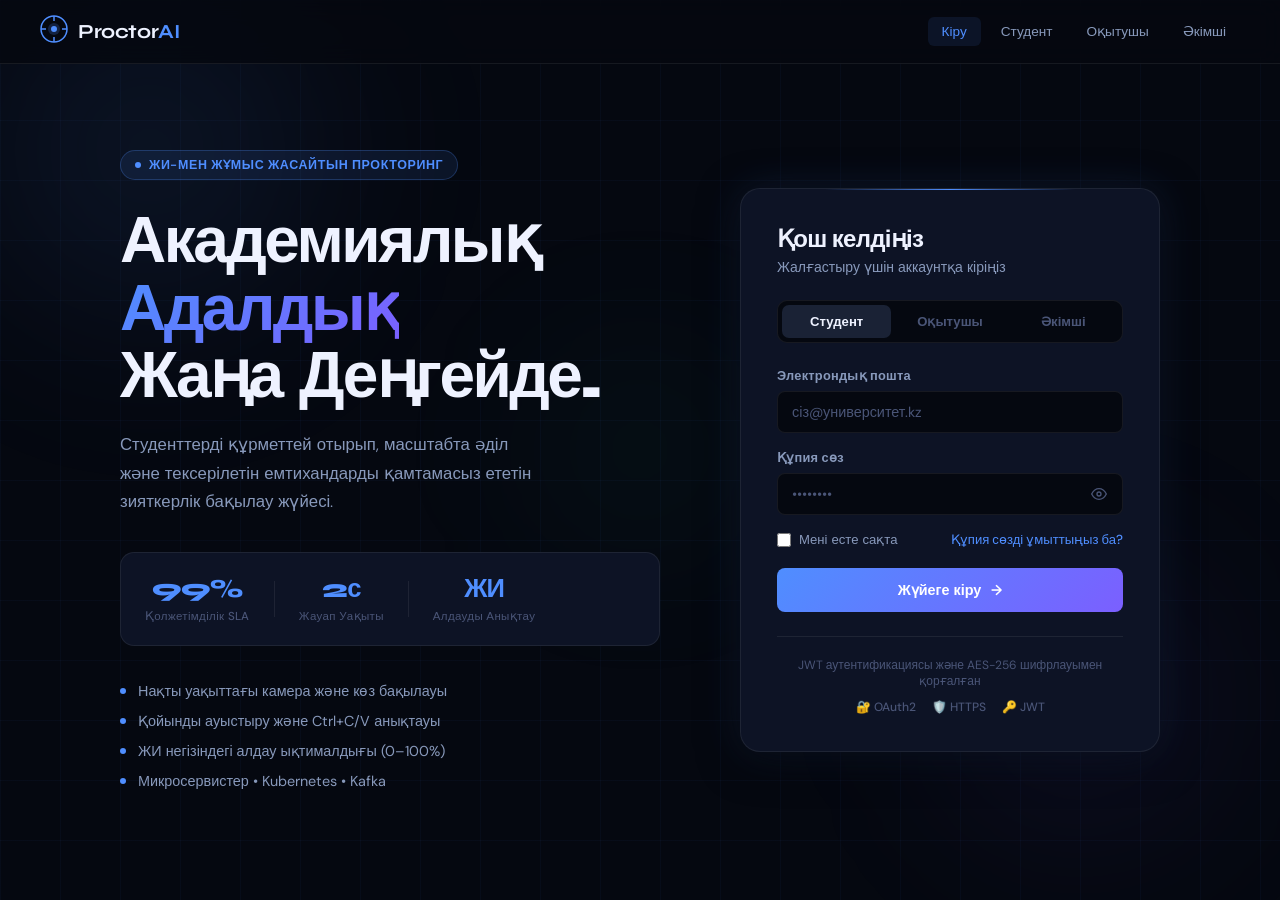
==== proktorai-kz/index.html @ 337fc747 "First commit" ====
<!DOCTYPE html>
<html lang="kk">
<head>
  <meta charset="UTF-8" />
  <meta name="viewport" content="width=device-width, initial-scale=1.0" />
  <title>ProctorAI — Зияткерлік Емтихан Бақылауы</title>
  <link rel="stylesheet" href="css/global.css" />
  <link rel="stylesheet" href="css/login.css" />
  <link rel="preconnect" href="https://fonts.googleapis.com">
  <link href="https://fonts.googleapis.com/css2?family=Syne:wght@400;600;700;800&family=DM+Sans:ital,wght@0,300;0,400;0,500;1,300&display=swap" rel="stylesheet">
</head>
<body>
  <div class="grid-bg"></div>
  <div class="orb orb-1"></div>
  <div class="orb orb-2"></div>
  <div class="orb orb-3"></div>

  <nav class="navbar">
    <div class="nav-logo">
      <div class="logo-icon">
        <svg width="28" height="28" viewBox="0 0 28 28" fill="none">
          <circle cx="14" cy="14" r="13" stroke="var(--accent)" stroke-width="1.5"/>
          <circle cx="14" cy="14" r="6" fill="var(--accent)" opacity="0.2"/>
          <circle cx="14" cy="14" r="3" fill="var(--accent)"/>
          <line x1="14" y1="1" x2="14" y2="6" stroke="var(--accent)" stroke-width="1.5"/>
          <line x1="14" y1="22" x2="14" y2="27" stroke="var(--accent)" stroke-width="1.5"/>
          <line x1="1" y1="14" x2="6" y2="14" stroke="var(--accent)" stroke-width="1.5"/>
          <line x1="22" y1="14" x2="27" y2="14" stroke="var(--accent)" stroke-width="1.5"/>
        </svg>
      </div>
      <span class="logo-text">Proctor<em>AI</em></span>
    </div>
    <div class="nav-links">
      <a href="index.html" class="nav-link active">Кіру</a>
      <a href="pages/student-dashboard.html" class="nav-link">Студент</a>
      <a href="pages/teacher-dashboard.html" class="nav-link">Оқытушы</a>
      <a href="pages/admin-dashboard.html" class="nav-link">Әкімші</a>
    </div>
  </nav>

  <main class="login-main">
    <div class="login-left">
      <div class="hero-badge">ЖИ-мен Жұмыс Жасайтын Прокторинг</div>
      <h1 class="hero-title">Академиялық<br/><span class="gradient-text">Адалдық</span><br/>Жаңа Деңгейде.</h1>
      <p class="hero-sub">Студенттерді құрметтей отырып, масштабта әділ және тексерілетін емтихандарды қамтамасыз ететін зияткерлік бақылау жүйесі.</p>
      <div class="stats-row">
        <div class="stat">
          <span class="stat-num">99%</span>
          <span class="stat-label">Қолжетімділік SLA</span>
        </div>
        <div class="stat-divider"></div>
        <div class="stat">
          <span class="stat-num">2с</span>
          <span class="stat-label">Жауап Уақыты</span>
        </div>
        <div class="stat-divider"></div>
        <div class="stat">
          <span class="stat-num">ЖИ</span>
          <span class="stat-label">Алдауды Анықтау</span>
        </div>
      </div>
      <div class="features-list">
        <div class="feature-item">
          <div class="feat-dot"></div>
          <span>Нақты уақыттағы камера және көз бақылауы</span>
        </div>
        <div class="feature-item">
          <div class="feat-dot"></div>
          <span>Қойынды ауыстыру және Ctrl+C/V анықтауы</span>
        </div>
        <div class="feature-item">
          <div class="feat-dot"></div>
          <span>ЖИ негізіндегі алдау ықтималдығы (0–100%)</span>
        </div>
        <div class="feature-item">
          <div class="feat-dot"></div>
          <span>Микросервистер • Kubernetes • Kafka</span>
        </div>
      </div>
    </div>

    <div class="login-right">
      <div class="login-card">
        <div class="card-header">
          <h2>Қош келдіңіз</h2>
          <p>Жалғастыру үшін аккаунтқа кіріңіз</p>
        </div>
        <div class="role-tabs">
          <button class="role-tab active" data-role="student">Студент</button>
          <button class="role-tab" data-role="teacher">Оқытушы</button>
          <button class="role-tab" data-role="admin">Әкімші</button>
        </div>
        <form class="login-form" id="loginForm">
          <div class="form-group">
            <label>Электрондық пошта</label>
            <input type="email" placeholder="сіз@университет.kz" autocomplete="email" />
          </div>
          <div class="form-group">
            <label>Құпия сөз</label>
            <div class="input-wrap">
              <input type="password" placeholder="••••••••" id="passInput" autocomplete="current-password" />
              <button type="button" class="toggle-pass" onclick="togglePass()">
                <svg width="16" height="16" viewBox="0 0 24 24" fill="none" stroke="currentColor" stroke-width="2">
                  <path d="M1 12s4-8 11-8 11 8 11 8-4 8-11 8-11-8-11-8z"/>
                  <circle cx="12" cy="12" r="3"/>
                </svg>
              </button>
            </div>
          </div>
          <div class="form-row">
            <label class="checkbox-label">
              <input type="checkbox" /> Мені есте сақта
            </label>
            <a href="#" class="forgot-link">Құпия сөзді ұмыттыңыз ба?</a>
          </div>
          <button type="submit" class="btn-login" id="loginBtn">
            <span class="btn-text">Жүйеге кіру</span>
            <div class="btn-arrow">→</div>
          </button>
        </form>
        <div class="card-footer">
          <p>JWT аутентификациясы және AES-256 шифрлауымен қорғалған</p>
          <div class="security-icons">
            <span>🔐 OAuth2</span>
            <span>🛡️ HTTPS</span>
            <span>🔑 JWT</span>
          </div>
        </div>
      </div>
    </div>
  </main>

  <script src="js/api.js"></script>
  <script src="js/login.js"></script>
</body>
</html>
---- proktorai-kz/css/global.css ----
/* ===== GLOBAL STYLES & DESIGN TOKENS ===== */
:root {
  --bg: #050810;
  --bg-2: #080c18;
  --surface: #0d1325;
  --surface-2: #111827;
  --surface-3: #1a2235;
  --border: rgba(255,255,255,0.07);
  --border-2: rgba(255,255,255,0.12);
  --accent: #4f8eff;
  --accent-2: #7b5fff;
  --accent-warm: #ff6b4a;
  --accent-green: #2dd4a0;
  --accent-yellow: #f5c842;
  --text-primary: #eef2ff;
  --text-secondary: #8899bb;
  --text-muted: #4a5577;
  --font-display: 'Syne', sans-serif;
  --font-body: 'DM Sans', sans-serif;
  --radius: 14px;
  --radius-sm: 8px;
  --shadow-glow: 0 0 40px rgba(79,142,255,0.15);
  --shadow-card: 0 8px 40px rgba(0,0,0,0.5);
  --transition: 0.2s cubic-bezier(0.4,0,0.2,1);
}

*, *::before, *::after {
  box-sizing: border-box;
  margin: 0;
  padding: 0;
}

html {
  font-size: 16px;
  -webkit-font-smoothing: antialiased;
}

body {
  background: var(--bg);
  color: var(--text-primary);
  font-family: var(--font-body);
  font-weight: 400;
  min-height: 100vh;
  overflow-x: hidden;
}

/* Grid background */
.grid-bg {
  position: fixed;
  inset: 0;
  background-image:
    linear-gradient(rgba(79,142,255,0.04) 1px, transparent 1px),
    linear-gradient(90deg, rgba(79,142,255,0.04) 1px, transparent 1px);
  background-size: 60px 60px;
  pointer-events: none;
  z-index: 0;
}

/* Orbs */
.orb {
  position: fixed;
  border-radius: 50%;
  filter: blur(80px);
  pointer-events: none;
  z-index: 0;
}
.orb-1 {
  width: 500px; height: 500px;
  background: radial-gradient(circle, rgba(79,142,255,0.12) 0%, transparent 70%);
  top: -100px; left: -100px;
}
.orb-2 {
  width: 400px; height: 400px;
  background: radial-gradient(circle, rgba(123,95,255,0.1) 0%, transparent 70%);
  bottom: 0; right: 0;
}
.orb-3 {
  width: 300px; height: 300px;
  background: radial-gradient(circle, rgba(45,212,160,0.07) 0%, transparent 70%);
  top: 50%; left: 50%;
  transform: translate(-50%, -50%);
}

/* Navbar */
.navbar {
  position: fixed;
  top: 0; left: 0; right: 0;
  height: 64px;
  display: flex;
  align-items: center;
  justify-content: space-between;
  padding: 0 40px;
  background: rgba(5,8,16,0.8);
  backdrop-filter: blur(12px);
  border-bottom: 1px solid var(--border);
  z-index: 100;
}

.nav-logo {
  display: flex;
  align-items: center;
  gap: 10px;
  text-decoration: none;
  color: inherit;
}
.logo-text {
  font-family: var(--font-display);
  font-size: 1.25rem;
  font-weight: 700;
  letter-spacing: -0.02em;
  color: var(--text-primary);
}
.logo-text em {
  font-style: normal;
  color: var(--accent);
}

.nav-links {
  display: flex;
  align-items: center;
  gap: 6px;
}
.nav-link {
  font-family: var(--font-body);
  font-size: 0.85rem;
  font-weight: 500;
  color: var(--text-secondary);
  text-decoration: none;
  padding: 6px 14px;
  border-radius: 6px;
  transition: var(--transition);
}
.nav-link:hover {
  color: var(--text-primary);
  background: var(--surface);
}
.nav-link.active {
  color: var(--accent);
  background: rgba(79,142,255,0.1);
}

/* Gradient text */
.gradient-text {
  background: linear-gradient(135deg, var(--accent), var(--accent-2));
  -webkit-background-clip: text;
  -webkit-text-fill-color: transparent;
  background-clip: text;
}

/* Scrollbar */
::-webkit-scrollbar { width: 6px; }
::-webkit-scrollbar-track { background: var(--bg); }
::-webkit-scrollbar-thumb { background: var(--surface-3); border-radius: 3px; }
::-webkit-scrollbar-thumb:hover { background: var(--border-2); }

/* Buttons */
.btn {
  display: inline-flex;
  align-items: center;
  gap: 8px;
  padding: 10px 20px;
  border-radius: var(--radius-sm);
  font-family: var(--font-body);
  font-size: 0.875rem;
  font-weight: 500;
  cursor: pointer;
  border: none;
  transition: var(--transition);
  text-decoration: none;
}
.btn-primary {
  background: var(--accent);
  color: #fff;
}
.btn-primary:hover {
  background: #3d7aff;
  transform: translateY(-1px);
  box-shadow: 0 4px 20px rgba(79,142,255,0.3);
}
.btn-ghost {
  background: transparent;
  color: var(--text-secondary);
  border: 1px solid var(--border-2);
}
.btn-ghost:hover {
  color: var(--text-primary);
  border-color: var(--border-2);
  background: var(--surface);
}
.btn-danger {
  background: rgba(255, 80, 80, 0.12);
  color: #ff5050;
  border: 1px solid rgba(255,80,80,0.2);
}
.btn-danger:hover {
  background: rgba(255,80,80,0.2);
}

/* Cards */
.card {
  background: var(--surface);
  border: 1px solid var(--border);
  border-radius: var(--radius);
  padding: 24px;
  transition: var(--transition);
}
.card:hover {
  border-color: var(--border-2);
}

/* Badges */
.badge {
  display: inline-flex;
  align-items: center;
  gap: 5px;
  padding: 3px 10px;
  border-radius: 20px;
  font-size: 0.75rem;
  font-weight: 600;
  letter-spacing: 0.03em;
  text-transform: uppercase;
}
.badge-blue { background: rgba(79,142,255,0.15); color: var(--accent); }
.badge-green { background: rgba(45,212,160,0.15); color: var(--accent-green); }
.badge-yellow { background: rgba(245,200,66,0.15); color: var(--accent-yellow); }
.badge-red { background: rgba(255,80,80,0.15); color: #ff5050; }

/* Status dot */
.status-dot {
  width: 8px; height: 8px;
  border-radius: 50%;
  display: inline-block;
}
.status-dot.online { background: var(--accent-green); box-shadow: 0 0 6px var(--accent-green); }
.status-dot.warning { background: var(--accent-yellow); box-shadow: 0 0 6px var(--accent-yellow); }
.status-dot.danger { background: #ff5050; box-shadow: 0 0 6px #ff5050; }
.status-dot.offline { background: var(--text-muted); }

/* Dashboard layout */
.app-layout {
  display: flex;
  min-height: 100vh;
  padding-top: 64px;
}
.sidebar {
  width: 240px;
  min-height: calc(100vh - 64px);
  background: var(--bg-2);
  border-right: 1px solid var(--border);
  padding: 24px 16px;
  position: fixed;
  top: 64px;
  left: 0;
  bottom: 0;
  overflow-y: auto;
  z-index: 50;
}
.main-content {
  margin-left: 240px;
  flex: 1;
  padding: 32px 40px;
  position: relative;
  z-index: 1;
}

.sidebar-section {
  margin-bottom: 24px;
}
.sidebar-label {
  font-size: 0.7rem;
  font-weight: 700;
  letter-spacing: 0.1em;
  text-transform: uppercase;
  color: var(--text-muted);
  padding: 0 12px;
  margin-bottom: 8px;
}
.sidebar-item {
  display: flex;
  align-items: center;
  gap: 10px;
  padding: 10px 12px;
  border-radius: var(--radius-sm);
  color: var(--text-secondary);
  font-size: 0.875rem;
  font-weight: 500;
  cursor: pointer;
  transition: var(--transition);
  text-decoration: none;
  margin-bottom: 2px;
}
.sidebar-item:hover {
  color: var(--text-primary);
  background: var(--surface);
}
.sidebar-item.active {
  color: var(--accent);
  background: rgba(79,142,255,0.1);
}
.sidebar-item .icon {
  font-size: 1.1rem;
  width: 20px;
  text-align: center;
}
.sidebar-item .badge-count {
  margin-left: auto;
  background: var(--accent);
  color: #fff;
  font-size: 0.7rem;
  font-weight: 700;
  padding: 2px 6px;
  border-radius: 10px;
  min-width: 18px;
  text-align: center;
}

/* Page header */
.page-header {
  margin-bottom: 32px;
}
.page-header h1 {
  font-family: var(--font-display);
  font-size: 2rem;
  font-weight: 700;
  letter-spacing: -0.03em;
  margin-bottom: 6px;
}
.page-header p {
  color: var(--text-secondary);
  font-size: 0.95rem;
}

/* Grid layouts */
.grid-2 { display: grid; grid-template-columns: 1fr 1fr; gap: 20px; }
.grid-3 { display: grid; grid-template-columns: repeat(3, 1fr); gap: 20px; }
.grid-4 { display: grid; grid-template-columns: repeat(4, 1fr); gap: 20px; }

/* Stat card */
.stat-card {
  background: var(--surface);
  border: 1px solid var(--border);
  border-radius: var(--radius);
  padding: 20px 24px;
  position: relative;
  overflow: hidden;
}
.stat-card::before {
  content: '';
  position: absolute;
  top: 0; left: 0; right: 0;
  height: 2px;
}
.stat-card.blue::before { background: linear-gradient(90deg, var(--accent), transparent); }
.stat-card.green::before { background: linear-gradient(90deg, var(--accent-green), transparent); }
.stat-card.purple::before { background: linear-gradient(90deg, var(--accent-2), transparent); }
.stat-card.orange::before { background: linear-gradient(90deg, var(--accent-warm), transparent); }

.stat-card-icon {
  font-size: 1.5rem;
  margin-bottom: 12px;
}
.stat-card-value {
  font-family: var(--font-display);
  font-size: 2rem;
  font-weight: 800;
  letter-spacing: -0.04em;
  margin-bottom: 4px;
}
.stat-card-label {
  font-size: 0.82rem;
  color: var(--text-secondary);
  font-weight: 500;
}
.stat-card-change {
  position: absolute;
  top: 20px; right: 20px;
  font-size: 0.78rem;
  font-weight: 600;
}
.stat-card-change.up { color: var(--accent-green); }
.stat-card-change.down { color: #ff5050; }

/* Table */
.data-table {
  width: 100%;
  border-collapse: collapse;
}
.data-table th {
  font-size: 0.75rem;
  font-weight: 700;
  letter-spacing: 0.06em;
  text-transform: uppercase;
  color: var(--text-muted);
  padding: 12px 16px;
  text-align: left;
  border-bottom: 1px solid var(--border);
}
.data-table td {
  padding: 14px 16px;
  font-size: 0.875rem;
  color: var(--text-secondary);
  border-bottom: 1px solid var(--border);
  transition: var(--transition);
}
.data-table tr:hover td {
  background: var(--surface-2);
  color: var(--text-primary);
}
.data-table tr:last-child td { border-bottom: none; }

/* Progress bar */
.progress-bar {
  height: 6px;
  background: var(--surface-3);
  border-radius: 3px;
  overflow: hidden;
}
.progress-fill {
  height: 100%;
  border-radius: 3px;
  transition: width 0.6s ease;
}
.progress-fill.blue { background: linear-gradient(90deg, var(--accent), var(--accent-2)); }
.progress-fill.green { background: linear-gradient(90deg, var(--accent-green), #4dffb8); }
.progress-fill.red { background: linear-gradient(90deg, #ff5050, #ff8a50); }

/* Alerts */
.alert {
  display: flex;
  align-items: flex-start;
  gap: 12px;
  padding: 14px 16px;
  border-radius: var(--radius-sm);
  border-left: 3px solid;
  margin-bottom: 10px;
  font-size: 0.875rem;
}
.alert-warn {
  background: rgba(245,200,66,0.08);
  border-color: var(--accent-yellow);
  color: #d9b830;
}
.alert-danger {
  background: rgba(255,80,80,0.08);
  border-color: #ff5050;
  color: #ff7070;
}
.alert-info {
  background: rgba(79,142,255,0.08);
  border-color: var(--accent);
  color: #7aadff;
}

/* Animations */
@keyframes fadeIn {
  from { opacity: 0; transform: translateY(12px); }
  to { opacity: 1; transform: translateY(0); }
}
@keyframes pulse-dot {
  0%, 100% { opacity: 1; transform: scale(1); }
  50% { opacity: 0.6; transform: scale(1.3); }
}
@keyframes spin {
  to { transform: rotate(360deg); }
}

.fade-in { animation: fadeIn 0.4s ease both; }
.fade-in-1 { animation: fadeIn 0.4s 0.1s ease both; }
.fade-in-2 { animation: fadeIn 0.4s 0.2s ease both; }
.fade-in-3 { animation: fadeIn 0.4s 0.3s ease both; }
---- proktorai-kz/css/login.css ----
/* ===== LOGIN PAGE ===== */
.login-main {
  display: flex;
  align-items: center;
  justify-content: center;
  min-height: 100vh;
  padding: 80px 40px 40px;
  gap: 80px;
  position: relative;
  z-index: 1;
}

.login-left {
  flex: 1;
  max-width: 540px;
  animation: fadeIn 0.6s ease both;
}

.hero-badge {
  display: inline-flex;
  align-items: center;
  gap: 8px;
  padding: 6px 14px;
  background: rgba(79,142,255,0.1);
  border: 1px solid rgba(79,142,255,0.25);
  border-radius: 20px;
  font-size: 0.78rem;
  font-weight: 600;
  letter-spacing: 0.05em;
  text-transform: uppercase;
  color: var(--accent);
  margin-bottom: 28px;
}
.hero-badge::before {
  content: '';
  width: 6px; height: 6px;
  border-radius: 50%;
  background: var(--accent);
  animation: pulse-dot 1.5s ease infinite;
}

.hero-title {
  font-family: var(--font-display);
  font-size: clamp(2.8rem, 5vw, 4.2rem);
  font-weight: 800;
  line-height: 1.05;
  letter-spacing: -0.04em;
  margin-bottom: 20px;
}

.hero-sub {
  font-size: 1.05rem;
  color: var(--text-secondary);
  line-height: 1.7;
  max-width: 420px;
  margin-bottom: 36px;
  font-weight: 300;
}

.stats-row {
  display: flex;
  align-items: center;
  gap: 24px;
  margin-bottom: 36px;
  padding: 20px 24px;
  background: var(--surface);
  border: 1px solid var(--border);
  border-radius: var(--radius);
}
.stat { text-align: center; }
.stat-num {
  display: block;
  font-family: var(--font-display);
  font-size: 1.6rem;
  font-weight: 800;
  letter-spacing: -0.04em;
  color: var(--accent);
}
.stat-label {
  font-size: 0.72rem;
  color: var(--text-muted);
  font-weight: 500;
  letter-spacing: 0.03em;
}
.stat-divider {
  width: 1px;
  height: 36px;
  background: var(--border);
}

.features-list {
  display: flex;
  flex-direction: column;
  gap: 12px;
}
.feature-item {
  display: flex;
  align-items: center;
  gap: 12px;
  font-size: 0.9rem;
  color: var(--text-secondary);
  font-weight: 400;
}
.feat-dot {
  width: 6px; height: 6px;
  border-radius: 50%;
  background: var(--accent);
  flex-shrink: 0;
}

/* Login Card */
.login-right {
  flex-shrink: 0;
  width: 420px;
  animation: fadeIn 0.6s 0.2s ease both;
}

.login-card {
  background: var(--surface);
  border: 1px solid var(--border);
  border-radius: 20px;
  padding: 36px;
  box-shadow: var(--shadow-card), var(--shadow-glow);
  position: relative;
  overflow: hidden;
}
.login-card::before {
  content: '';
  position: absolute;
  top: 0; left: 20%; right: 20%;
  height: 1px;
  background: linear-gradient(90deg, transparent, var(--accent), transparent);
}

.card-header {
  margin-bottom: 24px;
}
.card-header h2 {
  font-family: var(--font-display);
  font-size: 1.5rem;
  font-weight: 700;
  letter-spacing: -0.03em;
  margin-bottom: 4px;
}
.card-header p {
  color: var(--text-secondary);
  font-size: 0.875rem;
}

/* Role tabs */
.role-tabs {
  display: flex;
  gap: 4px;
  background: var(--bg);
  border: 1px solid var(--border);
  border-radius: 10px;
  padding: 4px;
  margin-bottom: 24px;
}
.role-tab {
  flex: 1;
  padding: 8px;
  border: none;
  background: transparent;
  color: var(--text-muted);
  font-family: var(--font-body);
  font-size: 0.82rem;
  font-weight: 600;
  border-radius: 7px;
  cursor: pointer;
  transition: var(--transition);
}
.role-tab.active {
  background: var(--surface-3);
  color: var(--text-primary);
}
.role-tab:hover:not(.active) {
  color: var(--text-secondary);
}

/* Form */
.login-form {
  display: flex;
  flex-direction: column;
  gap: 16px;
}
.form-group {
  display: flex;
  flex-direction: column;
  gap: 7px;
}
.form-group label {
  font-size: 0.8rem;
  font-weight: 600;
  color: var(--text-secondary);
  letter-spacing: 0.02em;
}
.form-group input {
  padding: 11px 14px;
  background: var(--bg);
  border: 1px solid var(--border);
  border-radius: var(--radius-sm);
  color: var(--text-primary);
  font-family: var(--font-body);
  font-size: 0.9rem;
  outline: none;
  transition: var(--transition);
  width: 100%;
}
.form-group input:focus {
  border-color: var(--accent);
  box-shadow: 0 0 0 3px rgba(79,142,255,0.12);
}
.form-group input::placeholder {
  color: var(--text-muted);
}

.input-wrap {
  position: relative;
}
.input-wrap input {
  padding-right: 44px;
}
.toggle-pass {
  position: absolute;
  right: 12px;
  top: 50%;
  transform: translateY(-50%);
  background: none;
  border: none;
  color: var(--text-muted);
  cursor: pointer;
  padding: 4px;
  display: flex;
  align-items: center;
  transition: var(--transition);
}
.toggle-pass:hover { color: var(--text-secondary); }

.form-row {
  display: flex;
  align-items: center;
  justify-content: space-between;
  font-size: 0.82rem;
}
.checkbox-label {
  display: flex;
  align-items: center;
  gap: 8px;
  color: var(--text-secondary);
  cursor: pointer;
}
.checkbox-label input[type="checkbox"] {
  width: 14px; height: 14px;
  accent-color: var(--accent);
  cursor: pointer;
}
.forgot-link {
  color: var(--accent);
  text-decoration: none;
  font-weight: 500;
  transition: var(--transition);
}
.forgot-link:hover { opacity: 0.75; }

.btn-login {
  display: flex;
  align-items: center;
  justify-content: center;
  gap: 10px;
  padding: 13px;
  background: linear-gradient(135deg, var(--accent), var(--accent-2));
  color: #fff;
  font-family: var(--font-body);
  font-size: 0.9rem;
  font-weight: 600;
  border: none;
  border-radius: var(--radius-sm);
  cursor: pointer;
  transition: var(--transition);
  position: relative;
  overflow: hidden;
  margin-top: 4px;
}
.btn-login:hover {
  transform: translateY(-1px);
  box-shadow: 0 8px 24px rgba(79,142,255,0.35);
}
.btn-login:active { transform: translateY(0); }
.btn-arrow {
  transition: transform 0.2s ease;
}
.btn-login:hover .btn-arrow {
  transform: translateX(4px);
}

.card-footer {
  margin-top: 24px;
  padding-top: 20px;
  border-top: 1px solid var(--border);
  text-align: center;
}
.card-footer p {
  font-size: 0.75rem;
  color: var(--text-muted);
  margin-bottom: 10px;
}
.security-icons {
  display: flex;
  justify-content: center;
  gap: 16px;
  font-size: 0.75rem;
  color: var(--text-muted);
  font-weight: 500;
}
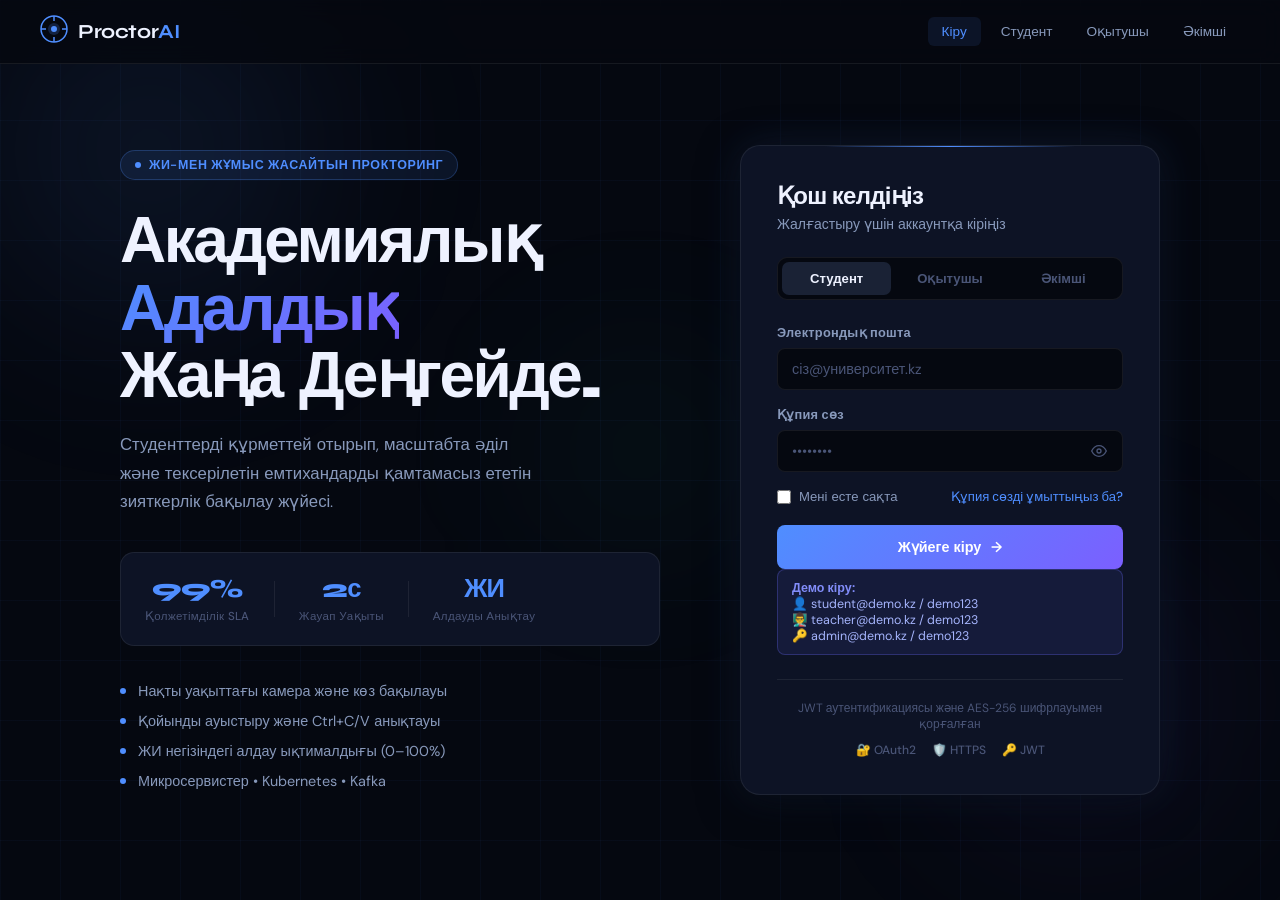
==== commit 15eb1f15: "docker qostym ustanovkasymen birge barin kafka bari bir jerde jumys zhasayu ushin" ====
--- a/proktorai-kz/index.html
+++ b/proktorai-kz/index.html
@@ -118,6 +118,12 @@
             <div class="btn-arrow">→</div>
           </button>
         </form>
+        <div class="demo-hint" style="background:rgba(99,102,241,0.1);border:1px solid rgba(99,102,241,0.3);border-radius:8px;padding:10px 14px;margin-bottom:12px;font-size:0.78rem;color:#a5b4fc;">
+          <strong style="color:#818cf8;">Демо кіру:</strong><br>
+          👤 student@demo.kz / demo123<br>
+          👨‍🏫 teacher@demo.kz / demo123<br>
+          🔑 admin@demo.kz / demo123
+        </div>
         <div class="card-footer">
           <p>JWT аутентификациясы және AES-256 шифрлауымен қорғалған</p>
           <div class="security-icons">
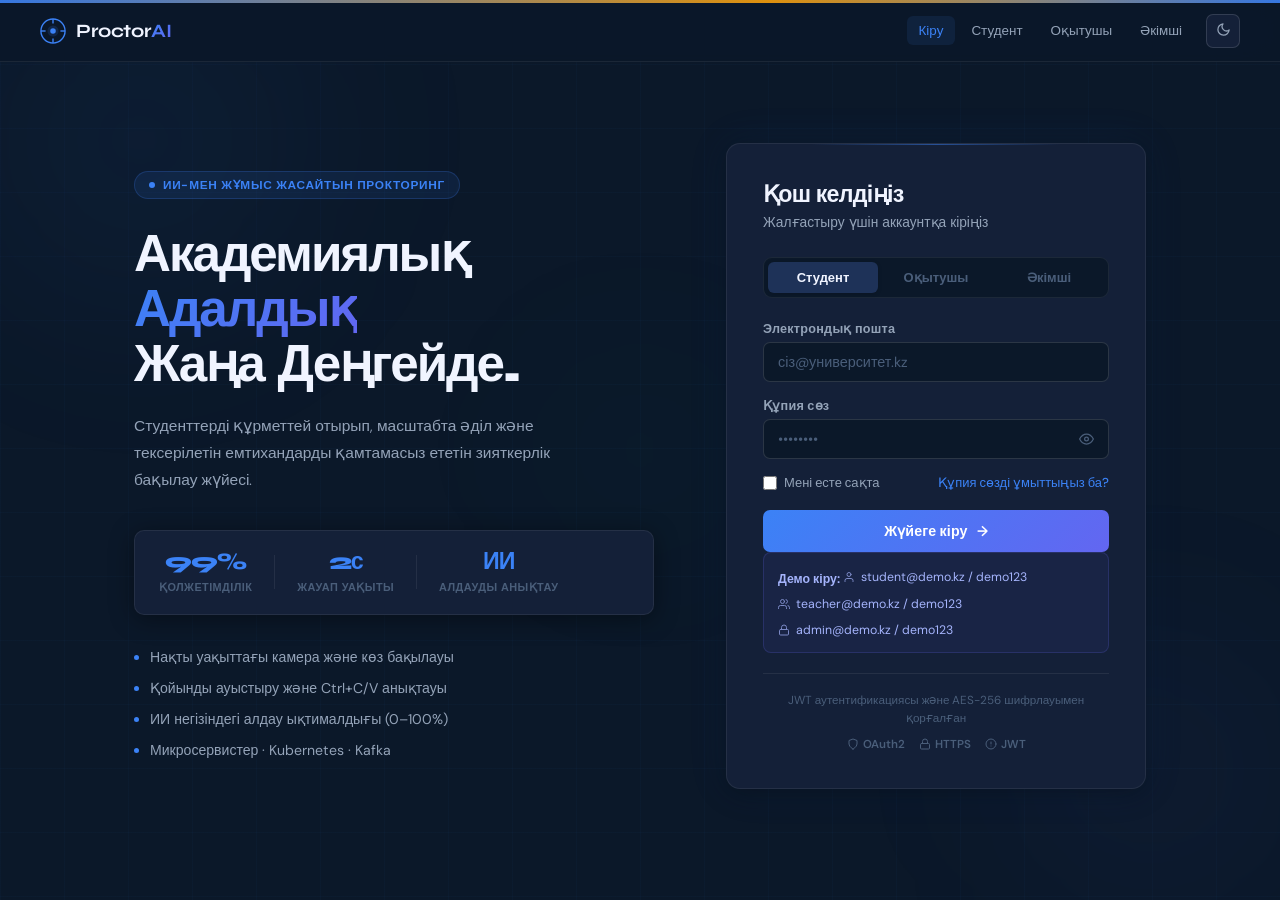
==== commit 4598b4fb: "site student,mugalim solardyn functiondaryn ozgerttim" ====
--- a/proktorai-kz/index.html
+++ b/proktorai-kz/index.html
@@ -8,19 +8,21 @@
   <link rel="stylesheet" href="css/login.css" />
   <link rel="preconnect" href="https://fonts.googleapis.com">
   <link href="https://fonts.googleapis.com/css2?family=Syne:wght@400;600;700;800&family=DM+Sans:ital,wght@0,300;0,400;0,500;1,300&display=swap" rel="stylesheet">
+  <script src="js/theme.js"></script>
 </head>
 <body>
+
   <div class="grid-bg"></div>
   <div class="orb orb-1"></div>
   <div class="orb orb-2"></div>
   <div class="orb orb-3"></div>
 
   <nav class="navbar">
-    <div class="nav-logo">
+    <a href="index.html" class="nav-logo">
       <div class="logo-icon">
-        <svg width="28" height="28" viewBox="0 0 28 28" fill="none">
+        <svg width="26" height="26" viewBox="0 0 28 28" fill="none">
           <circle cx="14" cy="14" r="13" stroke="var(--accent)" stroke-width="1.5"/>
-          <circle cx="14" cy="14" r="6" fill="var(--accent)" opacity="0.2"/>
+          <circle cx="14" cy="14" r="6" fill="var(--accent)" opacity="0.15"/>
           <circle cx="14" cy="14" r="3" fill="var(--accent)"/>
           <line x1="14" y1="1" x2="14" y2="6" stroke="var(--accent)" stroke-width="1.5"/>
           <line x1="14" y1="22" x2="14" y2="27" stroke="var(--accent)" stroke-width="1.5"/>
@@ -29,24 +31,32 @@
         </svg>
       </div>
       <span class="logo-text">Proctor<em>AI</em></span>
-    </div>
+    </a>
     <div class="nav-links">
       <a href="index.html" class="nav-link active">Кіру</a>
       <a href="pages/student-dashboard.html" class="nav-link">Студент</a>
       <a href="pages/teacher-dashboard.html" class="nav-link">Оқытушы</a>
       <a href="pages/admin-dashboard.html" class="nav-link">Әкімші</a>
+      <button class="theme-toggle" onclick="toggleTheme()" aria-label="Тақырыпты ауыстыру">
+        <span class="theme-icon-dark">
+          <svg viewBox="0 0 24 24" fill="none" stroke="currentColor" stroke-width="2" stroke-linecap="round" stroke-linejoin="round"><path d="M21 12.79A9 9 0 1 1 11.21 3 7 7 0 0 0 21 12.79z"/></svg>
+        </span>
+        <span class="theme-icon-light">
+          <svg viewBox="0 0 24 24" fill="none" stroke="currentColor" stroke-width="2" stroke-linecap="round" stroke-linejoin="round"><circle cx="12" cy="12" r="5"/><line x1="12" y1="1" x2="12" y2="3"/><line x1="12" y1="21" x2="12" y2="23"/><line x1="4.22" y1="4.22" x2="5.64" y2="5.64"/><line x1="18.36" y1="18.36" x2="19.78" y2="19.78"/><line x1="1" y1="12" x2="3" y2="12"/><line x1="21" y1="12" x2="23" y2="12"/><line x1="4.22" y1="19.78" x2="5.64" y2="18.36"/><line x1="18.36" y1="5.64" x2="19.78" y2="4.22"/></svg>
+        </span>
+      </button>
     </div>
   </nav>
 
   <main class="login-main">
     <div class="login-left">
-      <div class="hero-badge">ЖИ-мен Жұмыс Жасайтын Прокторинг</div>
+      <div class="hero-badge">ИИ-мен Жұмыс Жасайтын Прокторинг</div>
       <h1 class="hero-title">Академиялық<br/><span class="gradient-text">Адалдық</span><br/>Жаңа Деңгейде.</h1>
       <p class="hero-sub">Студенттерді құрметтей отырып, масштабта әділ және тексерілетін емтихандарды қамтамасыз ететін зияткерлік бақылау жүйесі.</p>
       <div class="stats-row">
         <div class="stat">
           <span class="stat-num">99%</span>
-          <span class="stat-label">Қолжетімділік SLA</span>
+          <span class="stat-label">Қолжетімділік</span>
         </div>
         <div class="stat-divider"></div>
         <div class="stat">
@@ -55,7 +65,7 @@
         </div>
         <div class="stat-divider"></div>
         <div class="stat">
-          <span class="stat-num">ЖИ</span>
+          <span class="stat-num">ИИ</span>
           <span class="stat-label">Алдауды Анықтау</span>
         </div>
       </div>
@@ -70,11 +80,11 @@
         </div>
         <div class="feature-item">
           <div class="feat-dot"></div>
-          <span>ЖИ негізіндегі алдау ықтималдығы (0–100%)</span>
+          <span>ИИ негізіндегі алдау ықтималдығы (0–100%)</span>
         </div>
         <div class="feature-item">
           <div class="feat-dot"></div>
-          <span>Микросервистер • Kubernetes • Kafka</span>
+          <span>Микросервистер · Kubernetes · Kafka</span>
         </div>
       </div>
     </div>
@@ -100,10 +110,7 @@
             <div class="input-wrap">
               <input type="password" placeholder="••••••••" id="passInput" autocomplete="current-password" />
               <button type="button" class="toggle-pass" onclick="togglePass()">
-                <svg width="16" height="16" viewBox="0 0 24 24" fill="none" stroke="currentColor" stroke-width="2">
-                  <path d="M1 12s4-8 11-8 11 8 11 8-4 8-11 8-11-8-11-8z"/>
-                  <circle cx="12" cy="12" r="3"/>
-                </svg>
+                <svg viewBox="0 0 24 24" fill="none" stroke="currentColor" stroke-width="2" stroke-linecap="round" stroke-linejoin="round"><path d="M1 12s4-8 11-8 11 8 11 8-4 8-11 8-11-8-11-8z"/><circle cx="12" cy="12" r="3"/></svg>
               </button>
             </div>
           </div>
@@ -115,21 +122,39 @@
           </div>
           <button type="submit" class="btn-login" id="loginBtn">
             <span class="btn-text">Жүйеге кіру</span>
-            <div class="btn-arrow">→</div>
+            <span class="btn-arrow">→</span>
           </button>
         </form>
-        <div class="demo-hint" style="background:rgba(99,102,241,0.1);border:1px solid rgba(99,102,241,0.3);border-radius:8px;padding:10px 14px;margin-bottom:12px;font-size:0.78rem;color:#a5b4fc;">
-          <strong style="color:#818cf8;">Демо кіру:</strong><br>
-          👤 student@demo.kz / demo123<br>
-          👨‍🏫 teacher@demo.kz / demo123<br>
-          🔑 admin@demo.kz / demo123
+        <div class="demo-hint">
+          <strong>Демо кіру:</strong>
+          <div class="demo-role">
+            <svg viewBox="0 0 24 24" fill="none" stroke="currentColor" stroke-width="2" stroke-linecap="round" stroke-linejoin="round"><path d="M20 21v-2a4 4 0 0 0-4-4H8a4 4 0 0 0-4 4v2"/><circle cx="12" cy="7" r="4"/></svg>
+            student@demo.kz / demo123
+          </div>
+          <div class="demo-role">
+            <svg viewBox="0 0 24 24" fill="none" stroke="currentColor" stroke-width="2" stroke-linecap="round" stroke-linejoin="round"><path d="M17 21v-2a4 4 0 0 0-4-4H5a4 4 0 0 0-4 4v2"/><circle cx="9" cy="7" r="4"/><path d="M23 21v-2a4 4 0 0 0-3-3.87"/><path d="M16 3.13a4 4 0 0 1 0 7.75"/></svg>
+            teacher@demo.kz / demo123
+          </div>
+          <div class="demo-role">
+            <svg viewBox="0 0 24 24" fill="none" stroke="currentColor" stroke-width="2" stroke-linecap="round" stroke-linejoin="round"><rect x="3" y="11" width="18" height="11" rx="2" ry="2"/><path d="M7 11V7a5 5 0 0 1 10 0v4"/></svg>
+            admin@demo.kz / demo123
+          </div>
         </div>
         <div class="card-footer">
           <p>JWT аутентификациясы және AES-256 шифрлауымен қорғалған</p>
           <div class="security-icons">
-            <span>🔐 OAuth2</span>
-            <span>🛡️ HTTPS</span>
-            <span>🔑 JWT</span>
+            <span>
+              <svg viewBox="0 0 24 24" fill="none" stroke="currentColor" stroke-width="2" stroke-linecap="round" stroke-linejoin="round"><path d="M12 22s8-4 8-10V5l-8-3-8 3v7c0 6 8 10 8 10z"/></svg>
+              OAuth2
+            </span>
+            <span>
+              <svg viewBox="0 0 24 24" fill="none" stroke="currentColor" stroke-width="2" stroke-linecap="round" stroke-linejoin="round"><rect x="3" y="11" width="18" height="11" rx="2" ry="2"/><path d="M7 11V7a5 5 0 0 1 10 0v4"/></svg>
+              HTTPS
+            </span>
+            <span>
+              <svg viewBox="0 0 24 24" fill="none" stroke="currentColor" stroke-width="2" stroke-linecap="round" stroke-linejoin="round"><circle cx="12" cy="12" r="10"/><line x1="12" y1="8" x2="12" y2="12"/><line x1="12" y1="16" x2="12.01" y2="16"/></svg>
+              JWT
+            </span>
           </div>
         </div>
       </div>
--- a/proktorai-kz/css/global.css
+++ b/proktorai-kz/css/global.css
@@ -1,40 +1,66 @@
-/* ===== GLOBAL STYLES & DESIGN TOKENS ===== */
+/* ===== DESIGN TOKENS — DARK (default) ===== */
 :root {
-  --bg: #050810;
-  --bg-2: #080c18;
-  --surface: #0d1325;
-  --surface-2: #111827;
-  --surface-3: #1a2235;
-  --border: rgba(255,255,255,0.07);
-  --border-2: rgba(255,255,255,0.12);
-  --accent: #4f8eff;
-  --accent-2: #7b5fff;
-  --accent-warm: #ff6b4a;
-  --accent-green: #2dd4a0;
-  --accent-yellow: #f5c842;
-  --text-primary: #eef2ff;
-  --text-secondary: #8899bb;
-  --text-muted: #4a5577;
-  --font-display: 'Syne', sans-serif;
-  --font-body: 'DM Sans', sans-serif;
-  --radius: 14px;
-  --radius-sm: 8px;
-  --shadow-glow: 0 0 40px rgba(79,142,255,0.15);
-  --shadow-card: 0 8px 40px rgba(0,0,0,0.5);
-  --transition: 0.2s cubic-bezier(0.4,0,0.2,1);
-}
-
+  --bg:            #0b1829;
+  --bg-2:          #0f1f34;
+  --surface:       #142038;
+  --surface-2:     #1a2a4a;
+  --surface-3:     #1e3258;
+  --border:        rgba(255,255,255,0.07);
+  --border-2:      rgba(255,255,255,0.13);
+  --accent:        #3b82f6;
+  --accent-2:      #6366f1;
+  --accent-warm:   #f59e0b;
+  --accent-green:  #10b981;
+  --accent-yellow: #f59e0b;
+  --text-primary:  #f0f4ff;
+  --text-secondary:#94a3b8;
+  --text-muted:    #4a5e7a;
+  --font-display:  'Syne', sans-serif;
+  --font-body:     'DM Sans', sans-serif;
+  --radius:        10px;
+  --radius-sm:     7px;
+  --shadow-glow:   0 0 40px rgba(59,130,246,0.1);
+  --shadow-card:   0 4px 24px rgba(0,0,0,0.4);
+  --transition:    0.2s cubic-bezier(0.4,0,0.2,1);
+  --navbar-bg:     rgba(11,24,41,0.94);
+  --sidebar-bg:    #0f1f34;
+}
+
+/* ===== LIGHT THEME ===== */
+[data-theme="light"] {
+  --bg:            #f8fafc;
+  --bg-2:          #f1f5f9;
+  --surface:       #ffffff;
+  --surface-2:     #f8fafc;
+  --surface-3:     #f1f5f9;
+  --border:        rgba(15,23,42,0.08);
+  --border-2:      rgba(15,23,42,0.14);
+  --accent:        #1d4ed8;
+  --accent-2:      #4f46e5;
+  --accent-warm:   #d97706;
+  --accent-green:  #059669;
+  --accent-yellow: #d97706;
+  --text-primary:  #0f172a;
+  --text-secondary:#334155;
+  --text-muted:    #94a3b8;
+  --shadow-glow:   0 0 40px rgba(29,78,216,0.06);
+  --shadow-card:   0 1px 3px rgba(15,23,42,0.07), 0 4px 16px rgba(15,23,42,0.05);
+  --navbar-bg:     rgba(255,255,255,0.96);
+  --sidebar-bg:    #ffffff;
+}
+
+/* ===== RESET ===== */
 *, *::before, *::after {
   box-sizing: border-box;
   margin: 0;
   padding: 0;
 }
-
 html {
   font-size: 16px;
   -webkit-font-smoothing: antialiased;
-}
-
+  -moz-osx-font-smoothing: grayscale;
+  transition: background-color 0.3s ease, color 0.3s ease;
+}
 body {
   background: var(--bg);
   color: var(--text-primary);
@@ -44,57 +70,76 @@
   overflow-x: hidden;
 }
 
-/* Grid background */
+/* ===== BACKGROUND ===== */
 .grid-bg {
   position: fixed;
   inset: 0;
   background-image:
-    linear-gradient(rgba(79,142,255,0.04) 1px, transparent 1px),
-    linear-gradient(90deg, rgba(79,142,255,0.04) 1px, transparent 1px);
-  background-size: 60px 60px;
+    linear-gradient(rgba(59,130,246,0.03) 1px, transparent 1px),
+    linear-gradient(90deg, rgba(59,130,246,0.03) 1px, transparent 1px);
+  background-size: 64px 64px;
   pointer-events: none;
   z-index: 0;
 }
-
-/* Orbs */
+[data-theme="light"] .grid-bg {
+  background-image:
+    linear-gradient(rgba(29,78,216,0.028) 1px, transparent 1px),
+    linear-gradient(90deg, rgba(29,78,216,0.028) 1px, transparent 1px);
+  opacity: 0.7;
+}
+
 .orb {
   position: fixed;
   border-radius: 50%;
-  filter: blur(80px);
+  filter: blur(90px);
   pointer-events: none;
   z-index: 0;
 }
 .orb-1 {
-  width: 500px; height: 500px;
-  background: radial-gradient(circle, rgba(79,142,255,0.12) 0%, transparent 70%);
+  width: 480px; height: 480px;
+  background: radial-gradient(circle, rgba(59,130,246,0.08) 0%, transparent 70%);
   top: -100px; left: -100px;
 }
 .orb-2 {
-  width: 400px; height: 400px;
-  background: radial-gradient(circle, rgba(123,95,255,0.1) 0%, transparent 70%);
-  bottom: 0; right: 0;
+  width: 380px; height: 380px;
+  background: radial-gradient(circle, rgba(99,102,241,0.07) 0%, transparent 70%);
+  bottom: -60px; right: -60px;
 }
 .orb-3 {
-  width: 300px; height: 300px;
-  background: radial-gradient(circle, rgba(45,212,160,0.07) 0%, transparent 70%);
+  width: 260px; height: 260px;
+  background: radial-gradient(circle, rgba(16,185,129,0.05) 0%, transparent 70%);
   top: 50%; left: 50%;
   transform: translate(-50%, -50%);
 }
-
-/* Navbar */
+[data-theme="light"] .orb-1 { background: radial-gradient(circle, rgba(29,78,216,0.05) 0%, transparent 70%); }
+[data-theme="light"] .orb-2 { background: radial-gradient(circle, rgba(79,70,229,0.04) 0%, transparent 70%); }
+[data-theme="light"] .orb-3 { background: radial-gradient(circle, rgba(5,150,105,0.03) 0%, transparent 70%); }
+
+/* ===== NAVBAR — INSTITUTIONAL ===== */
 .navbar {
   position: fixed;
   top: 0; left: 0; right: 0;
-  height: 64px;
+  height: 62px;
   display: flex;
   align-items: center;
   justify-content: space-between;
   padding: 0 40px;
-  background: rgba(5,8,16,0.8);
-  backdrop-filter: blur(12px);
+  background: var(--navbar-bg);
+  backdrop-filter: blur(18px) saturate(160%);
+  -webkit-backdrop-filter: blur(18px) saturate(160%);
   border-bottom: 1px solid var(--border);
   z-index: 100;
-}
+  transition: background 0.3s ease, border-color 0.3s ease;
+}
+.navbar::before {
+  content: '';
+  position: absolute;
+  top: 0; left: 0; right: 0;
+  height: 3px;
+  background: linear-gradient(90deg, var(--accent) 0%, var(--accent-warm) 60%, var(--accent) 100%);
+  opacity: 0.9;
+}
+[data-theme="light"] .navbar::before { opacity: 0.75; }
 
 .nav-logo {
   display: flex;
@@ -103,43 +148,77 @@
   text-decoration: none;
   color: inherit;
 }
+.logo-icon { display: flex; align-items: center; }
 .logo-text {
   font-family: var(--font-display);
-  font-size: 1.25rem;
+  font-size: 1.18rem;
   font-weight: 700;
   letter-spacing: -0.02em;
   color: var(--text-primary);
 }
 .logo-text em {
   font-style: normal;
-  color: var(--accent);
+  background: linear-gradient(135deg, var(--accent), var(--accent-2));
+  -webkit-background-clip: text;
+  -webkit-text-fill-color: transparent;
+  background-clip: text;
 }
 
 .nav-links {
   display: flex;
   align-items: center;
-  gap: 6px;
+  gap: 4px;
 }
 .nav-link {
   font-family: var(--font-body);
-  font-size: 0.85rem;
+  font-size: 0.84rem;
   font-weight: 500;
   color: var(--text-secondary);
   text-decoration: none;
-  padding: 6px 14px;
+  padding: 6px 12px;
   border-radius: 6px;
   transition: var(--transition);
+  display: inline-flex;
+  align-items: center;
+  gap: 6px;
 }
 .nav-link:hover {
   color: var(--text-primary);
-  background: var(--surface);
+  background: var(--surface-2);
 }
 .nav-link.active {
   color: var(--accent);
-  background: rgba(79,142,255,0.1);
-}
-
-/* Gradient text */
+  background: rgba(59,130,246,0.1);
+}
+[data-theme="light"] .nav-link.active { background: rgba(29,78,216,0.09); }
+
+/* ===== THEME TOGGLE ===== */
+.theme-toggle {
+  width: 34px; height: 34px;
+  border-radius: 7px;
+  border: 1px solid var(--border-2);
+  background: var(--surface);
+  color: var(--text-secondary);
+  cursor: pointer;
+  display: inline-flex;
+  align-items: center;
+  justify-content: center;
+  transition: var(--transition);
+  margin-left: 8px;
+  flex-shrink: 0;
+  outline: none;
+}
+.theme-toggle svg { width: 15px; height: 15px; }
+.theme-toggle:hover {
+  background: var(--surface-3);
+  color: var(--accent-warm);
+  border-color: var(--accent-warm);
+  transform: scale(1.05);
+}
+html:not([data-theme="light"]) .theme-icon-light { display: none; }
+html[data-theme="light"] .theme-icon-dark { display: none; }
+
+/* ===== GRADIENT TEXT ===== */
 .gradient-text {
   background: linear-gradient(135deg, var(--accent), var(--accent-2));
   -webkit-background-clip: text;
@@ -147,36 +226,39 @@
   background-clip: text;
 }
 
-/* Scrollbar */
-::-webkit-scrollbar { width: 6px; }
-::-webkit-scrollbar-track { background: var(--bg); }
+/* ===== SCROLLBAR ===== */
+::-webkit-scrollbar { width: 5px; }
+::-webkit-scrollbar-track { background: transparent; }
 ::-webkit-scrollbar-thumb { background: var(--surface-3); border-radius: 3px; }
 ::-webkit-scrollbar-thumb:hover { background: var(--border-2); }
 
-/* Buttons */
+/* ===== BUTTONS ===== */
 .btn {
   display: inline-flex;
   align-items: center;
-  gap: 8px;
-  padding: 10px 20px;
+  gap: 7px;
+  padding: 9px 18px;
   border-radius: var(--radius-sm);
   font-family: var(--font-body);
-  font-size: 0.875rem;
+  font-size: 0.865rem;
   font-weight: 500;
   cursor: pointer;
   border: none;
   transition: var(--transition);
   text-decoration: none;
-}
+  white-space: nowrap;
+}
+.btn svg { width: 15px; height: 15px; flex-shrink: 0; }
 .btn-primary {
-  background: var(--accent);
+  background: linear-gradient(135deg, var(--accent), var(--accent-2));
   color: #fff;
 }
 .btn-primary:hover {
-  background: #3d7aff;
+  opacity: 0.88;
   transform: translateY(-1px);
-  box-shadow: 0 4px 20px rgba(79,142,255,0.3);
-}
+  box-shadow: 0 5px 18px rgba(59,130,246,0.3);
+}
+[data-theme="light"] .btn-primary:hover { box-shadow: 0 5px 18px rgba(29,78,216,0.22); }
 .btn-ghost {
   background: transparent;
   color: var(--text-secondary);
@@ -184,129 +266,153 @@
 }
 .btn-ghost:hover {
   color: var(--text-primary);
-  border-color: var(--border-2);
-  background: var(--surface);
+  background: var(--surface-2);
 }
 .btn-danger {
-  background: rgba(255, 80, 80, 0.12);
-  color: #ff5050;
-  border: 1px solid rgba(255,80,80,0.2);
-}
-.btn-danger:hover {
-  background: rgba(255,80,80,0.2);
-}
-
-/* Cards */
+  background: rgba(239,68,68,0.1);
+  color: #ef4444;
+  border: 1px solid rgba(239,68,68,0.2);
+}
+.btn-danger:hover { background: rgba(239,68,68,0.16); }
+[data-theme="light"] .btn-danger { background: rgba(220,38,38,0.07); color: #dc2626; border-color: rgba(220,38,38,0.18); }
+
+/* ===== CARDS ===== */
 .card {
   background: var(--surface);
   border: 1px solid var(--border);
   border-radius: var(--radius);
   padding: 24px;
   transition: var(--transition);
-}
-.card:hover {
-  border-color: var(--border-2);
-}
-
-/* Badges */
+  box-shadow: var(--shadow-card);
+}
+.card:hover { border-color: var(--border-2); }
+[data-theme="light"] .card {
+  box-shadow: 0 1px 4px rgba(15,23,42,0.06), 0 4px 14px rgba(15,23,42,0.04);
+}
+[data-theme="light"] .card:hover {
+  box-shadow: 0 4px 20px rgba(15,23,42,0.09), 0 2px 6px rgba(15,23,42,0.05);
+}
+
+/* ===== BADGES ===== */
 .badge {
   display: inline-flex;
   align-items: center;
   gap: 5px;
   padding: 3px 10px;
   border-radius: 20px;
-  font-size: 0.75rem;
-  font-weight: 600;
-  letter-spacing: 0.03em;
+  font-size: 0.72rem;
+  font-weight: 700;
+  letter-spacing: 0.04em;
   text-transform: uppercase;
 }
-.badge-blue { background: rgba(79,142,255,0.15); color: var(--accent); }
-.badge-green { background: rgba(45,212,160,0.15); color: var(--accent-green); }
-.badge-yellow { background: rgba(245,200,66,0.15); color: var(--accent-yellow); }
-.badge-red { background: rgba(255,80,80,0.15); color: #ff5050; }
-
-/* Status dot */
+.badge svg { width: 11px; height: 11px; }
+.badge-blue   { background: rgba(59,130,246,0.13); color: var(--accent); }
+.badge-green  { background: rgba(16,185,129,0.13); color: var(--accent-green); }
+.badge-yellow { background: rgba(245,158,11,0.14); color: var(--accent-yellow); }
+.badge-red    { background: rgba(239,68,68,0.13);  color: #ef4444; }
+
+[data-theme="light"] .badge-blue   { background: rgba(29,78,216,0.09);  color: #1d4ed8; }
+[data-theme="light"] .badge-green  { background: rgba(5,150,105,0.09);  color: #059669; }
+[data-theme="light"] .badge-yellow { background: rgba(217,119,6,0.1);   color: #d97706; }
+[data-theme="light"] .badge-red    { background: rgba(220,38,38,0.09);  color: #dc2626; }
+
+/* ===== STATUS DOT ===== */
 .status-dot {
-  width: 8px; height: 8px;
+  width: 7px; height: 7px;
   border-radius: 50%;
   display: inline-block;
 }
-.status-dot.online { background: var(--accent-green); box-shadow: 0 0 6px var(--accent-green); }
-.status-dot.warning { background: var(--accent-yellow); box-shadow: 0 0 6px var(--accent-yellow); }
-.status-dot.danger { background: #ff5050; box-shadow: 0 0 6px #ff5050; }
+.status-dot.online  { background: var(--accent-green); box-shadow: 0 0 5px var(--accent-green); }
+.status-dot.warning { background: var(--accent-yellow); box-shadow: 0 0 5px var(--accent-yellow); }
+.status-dot.danger  { background: #ef4444; box-shadow: 0 0 5px #ef4444; }
 .status-dot.offline { background: var(--text-muted); }
 
-/* Dashboard layout */
+/* ===== DASHBOARD LAYOUT ===== */
 .app-layout {
   display: flex;
   min-height: 100vh;
-  padding-top: 64px;
+  padding-top: 62px;
 }
 .sidebar {
-  width: 240px;
-  min-height: calc(100vh - 64px);
-  background: var(--bg-2);
+  width: 242px;
+  min-height: calc(100vh - 62px);
+  background: var(--sidebar-bg);
   border-right: 1px solid var(--border);
-  padding: 24px 16px;
+  padding: 22px 12px;
   position: fixed;
-  top: 64px;
-  left: 0;
-  bottom: 0;
+  top: 62px; left: 0; bottom: 0;
   overflow-y: auto;
   z-index: 50;
+  transition: background 0.3s ease, border-color 0.3s ease;
+}
+[data-theme="light"] .sidebar {
+  box-shadow: 2px 0 12px rgba(15,23,42,0.04);
 }
 .main-content {
-  margin-left: 240px;
+  margin-left: 242px;
   flex: 1;
   padding: 32px 40px;
   position: relative;
   z-index: 1;
 }
 
-.sidebar-section {
-  margin-bottom: 24px;
-}
+.sidebar-section { margin-bottom: 24px; }
 .sidebar-label {
-  font-size: 0.7rem;
+  font-size: 0.66rem;
   font-weight: 700;
-  letter-spacing: 0.1em;
+  letter-spacing: 0.12em;
   text-transform: uppercase;
   color: var(--text-muted);
-  padding: 0 12px;
-  margin-bottom: 8px;
+  padding: 0 10px;
+  margin-bottom: 6px;
 }
 .sidebar-item {
   display: flex;
   align-items: center;
-  gap: 10px;
-  padding: 10px 12px;
-  border-radius: var(--radius-sm);
+  gap: 9px;
+  padding: 8px 10px;
+  border-radius: 7px;
   color: var(--text-secondary);
-  font-size: 0.875rem;
+  font-size: 0.86rem;
   font-weight: 500;
   cursor: pointer;
   transition: var(--transition);
   text-decoration: none;
-  margin-bottom: 2px;
+  margin-bottom: 1px;
 }
 .sidebar-item:hover {
   color: var(--text-primary);
-  background: var(--surface);
-}
+  background: var(--surface-2);
+}
+[data-theme="light"] .sidebar-item:hover { background: var(--bg-2); }
 .sidebar-item.active {
   color: var(--accent);
-  background: rgba(79,142,255,0.1);
-}
+  background: rgba(59,130,246,0.1);
+  font-weight: 600;
+}
+[data-theme="light"] .sidebar-item.active { background: rgba(29,78,216,0.09); }
+
+/* Icon in sidebar — supports both emoji and SVG */
 .sidebar-item .icon {
-  font-size: 1.1rem;
-  width: 20px;
-  text-align: center;
+  width: 18px;
+  height: 18px;
+  flex-shrink: 0;
+  display: flex;
+  align-items: center;
+  justify-content: center;
+  font-size: 0.95rem;
+  line-height: 1;
+}
+.sidebar-item .icon svg {
+  width: 15px;
+  height: 15px;
+  stroke: currentColor;
 }
 .sidebar-item .badge-count {
   margin-left: auto;
   background: var(--accent);
   color: #fff;
-  font-size: 0.7rem;
+  font-size: 0.66rem;
   font-weight: 700;
   padding: 2px 6px;
   border-radius: 10px;
@@ -314,89 +420,115 @@
   text-align: center;
 }
 
-/* Page header */
-.page-header {
-  margin-bottom: 32px;
-}
+/* ===== NAV ICON (for inline SVG icons) ===== */
+.nav-icon {
+  width: 15px;
+  height: 15px;
+  flex-shrink: 0;
+  stroke: currentColor;
+  fill: none;
+  stroke-width: 2;
+  stroke-linecap: round;
+  stroke-linejoin: round;
+}
+
+/* ===== PAGE HEADER ===== */
+.page-header { margin-bottom: 30px; }
 .page-header h1 {
   font-family: var(--font-display);
-  font-size: 2rem;
+  font-size: 1.85rem;
   font-weight: 700;
   letter-spacing: -0.03em;
-  margin-bottom: 6px;
+  margin-bottom: 5px;
+  line-height: 1.2;
 }
 .page-header p {
   color: var(--text-secondary);
-  font-size: 0.95rem;
-}
-
-/* Grid layouts */
+  font-size: 0.92rem;
+  line-height: 1.6;
+}
+
+/* ===== GRID LAYOUTS ===== */
 .grid-2 { display: grid; grid-template-columns: 1fr 1fr; gap: 20px; }
 .grid-3 { display: grid; grid-template-columns: repeat(3, 1fr); gap: 20px; }
-.grid-4 { display: grid; grid-template-columns: repeat(4, 1fr); gap: 20px; }
-
-/* Stat card */
+.grid-4 { display: grid; grid-template-columns: repeat(4, 1fr); gap: 18px; }
+
+/* ===== STAT CARD ===== */
 .stat-card {
   background: var(--surface);
   border: 1px solid var(--border);
   border-radius: var(--radius);
-  padding: 20px 24px;
+  padding: 20px 22px;
   position: relative;
   overflow: hidden;
+  box-shadow: var(--shadow-card);
+  transition: var(--transition);
+}
+[data-theme="light"] .stat-card {
+  box-shadow: 0 1px 4px rgba(15,23,42,0.06), 0 4px 14px rgba(15,23,42,0.04);
+}
+[data-theme="light"] .stat-card:hover {
+  box-shadow: 0 5px 18px rgba(15,23,42,0.09);
+  transform: translateY(-1px);
 }
 .stat-card::before {
   content: '';
   position: absolute;
   top: 0; left: 0; right: 0;
-  height: 2px;
-}
-.stat-card.blue::before { background: linear-gradient(90deg, var(--accent), transparent); }
-.stat-card.green::before { background: linear-gradient(90deg, var(--accent-green), transparent); }
+  height: 3px;
+  border-radius: var(--radius) var(--radius) 0 0;
+}
+.stat-card.blue::before   { background: linear-gradient(90deg, var(--accent), transparent); }
+.stat-card.green::before  { background: linear-gradient(90deg, var(--accent-green), transparent); }
 .stat-card.purple::before { background: linear-gradient(90deg, var(--accent-2), transparent); }
 .stat-card.orange::before { background: linear-gradient(90deg, var(--accent-warm), transparent); }
 
 .stat-card-icon {
-  font-size: 1.5rem;
-  margin-bottom: 12px;
-}
+  width: 36px; height: 36px;
+  margin-bottom: 14px;
+  display: flex; align-items: center; justify-content: center;
+  border-radius: 8px;
+  background: var(--surface-2);
+}
+.stat-card-icon svg { width: 18px; height: 18px; stroke: currentColor; }
+.stat-card.blue   .stat-card-icon { color: var(--accent); }
+.stat-card.green  .stat-card-icon { color: var(--accent-green); }
+.stat-card.purple .stat-card-icon { color: var(--accent-2); }
+.stat-card.orange .stat-card-icon { color: var(--accent-warm); }
+
 .stat-card-value {
   font-family: var(--font-display);
   font-size: 2rem;
   font-weight: 800;
   letter-spacing: -0.04em;
   margin-bottom: 4px;
-}
-.stat-card-label {
-  font-size: 0.82rem;
-  color: var(--text-secondary);
-  font-weight: 500;
-}
+  line-height: 1;
+}
+.stat-card-label { font-size: 0.79rem; color: var(--text-secondary); font-weight: 500; }
 .stat-card-change {
   position: absolute;
-  top: 20px; right: 20px;
-  font-size: 0.78rem;
+  top: 20px; right: 18px;
+  font-size: 0.74rem;
   font-weight: 600;
 }
-.stat-card-change.up { color: var(--accent-green); }
-.stat-card-change.down { color: #ff5050; }
-
-/* Table */
-.data-table {
-  width: 100%;
-  border-collapse: collapse;
-}
+.stat-card-change.up   { color: var(--accent-green); }
+.stat-card-change.down { color: #ef4444; }
+[data-theme="light"] .stat-card-change.down { color: #dc2626; }
+
+/* ===== TABLE ===== */
+.data-table { width: 100%; border-collapse: collapse; }
 .data-table th {
-  font-size: 0.75rem;
+  font-size: 0.72rem;
   font-weight: 700;
-  letter-spacing: 0.06em;
+  letter-spacing: 0.07em;
   text-transform: uppercase;
   color: var(--text-muted);
-  padding: 12px 16px;
+  padding: 10px 16px;
   text-align: left;
   border-bottom: 1px solid var(--border);
 }
 .data-table td {
-  padding: 14px 16px;
+  padding: 12px 16px;
   font-size: 0.875rem;
   color: var(--text-secondary);
   border-bottom: 1px solid var(--border);
@@ -408,63 +540,63 @@
 }
 .data-table tr:last-child td { border-bottom: none; }
 
-/* Progress bar */
+/* ===== PROGRESS BAR ===== */
 .progress-bar {
-  height: 6px;
+  height: 5px;
   background: var(--surface-3);
   border-radius: 3px;
   overflow: hidden;
 }
-.progress-fill {
-  height: 100%;
-  border-radius: 3px;
-  transition: width 0.6s ease;
-}
-.progress-fill.blue { background: linear-gradient(90deg, var(--accent), var(--accent-2)); }
-.progress-fill.green { background: linear-gradient(90deg, var(--accent-green), #4dffb8); }
-.progress-fill.red { background: linear-gradient(90deg, #ff5050, #ff8a50); }
-
-/* Alerts */
+.progress-fill { height: 100%; border-radius: 3px; transition: width 0.7s ease; }
+.progress-fill.blue  { background: linear-gradient(90deg, var(--accent), var(--accent-2)); }
+.progress-fill.green { background: linear-gradient(90deg, var(--accent-green), #34d399); }
+.progress-fill.red   { background: linear-gradient(90deg, #ef4444, #f97316); }
+[data-theme="light"] .progress-fill.red { background: linear-gradient(90deg, #dc2626, #f97316); }
+
+/* ===== ALERTS ===== */
 .alert {
   display: flex;
   align-items: flex-start;
   gap: 12px;
-  padding: 14px 16px;
+  padding: 12px 15px;
   border-radius: var(--radius-sm);
   border-left: 3px solid;
   margin-bottom: 10px;
   font-size: 0.875rem;
-}
-.alert-warn {
-  background: rgba(245,200,66,0.08);
-  border-color: var(--accent-yellow);
-  color: #d9b830;
-}
-.alert-danger {
-  background: rgba(255,80,80,0.08);
-  border-color: #ff5050;
-  color: #ff7070;
-}
-.alert-info {
-  background: rgba(79,142,255,0.08);
-  border-color: var(--accent);
-  color: #7aadff;
-}
-
-/* Animations */
+  line-height: 1.5;
+}
+.alert svg { width: 16px; height: 16px; flex-shrink: 0; margin-top: 1px; }
+.alert-warn   { background: rgba(245,158,11,0.08); border-color: var(--accent-yellow); color: #d4a010; }
+.alert-danger { background: rgba(239,68,68,0.08);  border-color: #ef4444; color: #f87171; }
+.alert-info   { background: rgba(59,130,246,0.08); border-color: var(--accent); color: #60a5fa; }
+
+[data-theme="light"] .alert-warn   { background: rgba(217,119,6,0.07);  color: #92400e; }
+[data-theme="light"] .alert-danger { background: rgba(220,38,38,0.07);  color: #991b1b; }
+[data-theme="light"] .alert-info   { background: rgba(29,78,216,0.07);  color: #1e3a8a; }
+
+/* ===== SECTION DIVIDER ===== */
+.section-divider {
+  height: 1px;
+  background: var(--border);
+  margin: 22px 0;
+}
+
+/* ===== ANIMATIONS ===== */
 @keyframes fadeIn {
-  from { opacity: 0; transform: translateY(12px); }
-  to { opacity: 1; transform: translateY(0); }
+  from { opacity: 0; transform: translateY(8px); }
+  to   { opacity: 1; transform: translateY(0); }
 }
 @keyframes pulse-dot {
   0%, 100% { opacity: 1; transform: scale(1); }
-  50% { opacity: 0.6; transform: scale(1.3); }
-}
-@keyframes spin {
-  to { transform: rotate(360deg); }
-}
-
-.fade-in { animation: fadeIn 0.4s ease both; }
-.fade-in-1 { animation: fadeIn 0.4s 0.1s ease both; }
-.fade-in-2 { animation: fadeIn 0.4s 0.2s ease both; }
-.fade-in-3 { animation: fadeIn 0.4s 0.3s ease both; }
+  50%       { opacity: 0.5; transform: scale(1.3); }
+}
+@keyframes spin { to { transform: rotate(360deg); } }
+@keyframes slideIn {
+  from { opacity: 0; transform: translateX(-8px); }
+  to   { opacity: 1; transform: translateX(0); }
+}
+
+.fade-in   { animation: fadeIn 0.35s ease both; }
+.fade-in-1 { animation: fadeIn 0.35s 0.08s ease both; }
+.fade-in-2 { animation: fadeIn 0.35s 0.16s ease both; }
+.fade-in-3 { animation: fadeIn 0.35s 0.24s ease both; }
--- a/proktorai-kz/css/login.css
+++ b/proktorai-kz/css/login.css
@@ -4,29 +4,30 @@
   align-items: center;
   justify-content: center;
   min-height: 100vh;
-  padding: 80px 40px 40px;
-  gap: 80px;
+  padding: 80px 48px 48px;
+  gap: 72px;
   position: relative;
   z-index: 1;
 }
 
+/* ─── Left column ─── */
 .login-left {
   flex: 1;
-  max-width: 540px;
-  animation: fadeIn 0.6s ease both;
+  max-width: 520px;
+  animation: fadeIn 0.55s ease both;
 }
 
 .hero-badge {
   display: inline-flex;
   align-items: center;
   gap: 8px;
-  padding: 6px 14px;
-  background: rgba(79,142,255,0.1);
-  border: 1px solid rgba(79,142,255,0.25);
+  padding: 5px 14px;
+  background: rgba(59,130,246,0.1);
+  border: 1px solid rgba(59,130,246,0.22);
   border-radius: 20px;
-  font-size: 0.78rem;
-  font-weight: 600;
-  letter-spacing: 0.05em;
+  font-size: 0.74rem;
+  font-weight: 700;
+  letter-spacing: 0.06em;
   text-transform: uppercase;
   color: var(--accent);
   margin-bottom: 28px;
@@ -36,93 +37,111 @@
   width: 6px; height: 6px;
   border-radius: 50%;
   background: var(--accent);
-  animation: pulse-dot 1.5s ease infinite;
+  animation: pulse-dot 1.6s ease infinite;
+}
+[data-theme="light"] .hero-badge {
+  background: rgba(29,78,216,0.07);
+  border-color: rgba(29,78,216,0.2);
 }
 
 .hero-title {
   font-family: var(--font-display);
-  font-size: clamp(2.8rem, 5vw, 4.2rem);
+  font-size: clamp(2.4rem, 4vw, 3.6rem);
   font-weight: 800;
-  line-height: 1.05;
+  line-height: 1.08;
   letter-spacing: -0.04em;
   margin-bottom: 20px;
 }
 
 .hero-sub {
-  font-size: 1.05rem;
-  color: var(--text-secondary);
-  line-height: 1.7;
+  font-size: 0.97rem;
+  color: var(--text-secondary);
+  line-height: 1.75;
   max-width: 420px;
   margin-bottom: 36px;
   font-weight: 300;
 }
 
+/* ─── Stats row ─── */
 .stats-row {
   display: flex;
   align-items: center;
-  gap: 24px;
-  margin-bottom: 36px;
-  padding: 20px 24px;
+  gap: 22px;
+  margin-bottom: 32px;
+  padding: 18px 24px;
   background: var(--surface);
   border: 1px solid var(--border);
   border-radius: var(--radius);
+  box-shadow: var(--shadow-card);
+}
+[data-theme="light"] .stats-row {
+  box-shadow: 0 1px 4px rgba(15,23,42,0.06), 0 4px 14px rgba(15,23,42,0.04);
 }
 .stat { text-align: center; }
 .stat-num {
   display: block;
   font-family: var(--font-display);
-  font-size: 1.6rem;
+  font-size: 1.45rem;
   font-weight: 800;
   letter-spacing: -0.04em;
   color: var(--accent);
+  line-height: 1.1;
 }
 .stat-label {
-  font-size: 0.72rem;
-  color: var(--text-muted);
-  font-weight: 500;
-  letter-spacing: 0.03em;
+  font-size: 0.68rem;
+  color: var(--text-muted);
+  font-weight: 600;
+  letter-spacing: 0.04em;
+  text-transform: uppercase;
+  margin-top: 2px;
 }
 .stat-divider {
   width: 1px;
-  height: 36px;
+  height: 34px;
   background: var(--border);
-}
-
+  flex-shrink: 0;
+}
+
+/* ─── Features list ─── */
 .features-list {
   display: flex;
   flex-direction: column;
-  gap: 12px;
+  gap: 10px;
 }
 .feature-item {
   display: flex;
   align-items: center;
-  gap: 12px;
-  font-size: 0.9rem;
+  gap: 11px;
+  font-size: 0.88rem;
   color: var(--text-secondary);
   font-weight: 400;
+  line-height: 1.5;
 }
 .feat-dot {
-  width: 6px; height: 6px;
+  width: 5px; height: 5px;
   border-radius: 50%;
   background: var(--accent);
   flex-shrink: 0;
 }
 
-/* Login Card */
+/* ─── Right column — login card ─── */
 .login-right {
   flex-shrink: 0;
   width: 420px;
-  animation: fadeIn 0.6s 0.2s ease both;
+  animation: fadeIn 0.55s 0.15s ease both;
 }
 
 .login-card {
   background: var(--surface);
   border: 1px solid var(--border);
-  border-radius: 20px;
+  border-radius: 14px;
   padding: 36px;
   box-shadow: var(--shadow-card), var(--shadow-glow);
   position: relative;
   overflow: hidden;
+}
+[data-theme="light"] .login-card {
+  box-shadow: 0 6px 32px rgba(15,23,42,0.09), 0 2px 6px rgba(15,23,42,0.05);
 }
 .login-card::before {
   content: '';
@@ -130,75 +149,80 @@
   top: 0; left: 20%; right: 20%;
   height: 1px;
   background: linear-gradient(90deg, transparent, var(--accent), transparent);
-}
-
-.card-header {
-  margin-bottom: 24px;
-}
+  opacity: 0.5;
+}
+
+.card-header { margin-bottom: 24px; }
 .card-header h2 {
   font-family: var(--font-display);
-  font-size: 1.5rem;
+  font-size: 1.45rem;
   font-weight: 700;
   letter-spacing: -0.03em;
   margin-bottom: 4px;
 }
 .card-header p {
   color: var(--text-secondary);
-  font-size: 0.875rem;
-}
-
-/* Role tabs */
+  font-size: 0.86rem;
+  line-height: 1.5;
+}
+
+/* ─── Role tabs ─── */
 .role-tabs {
   display: flex;
-  gap: 4px;
+  gap: 3px;
   background: var(--bg);
   border: 1px solid var(--border);
-  border-radius: 10px;
+  border-radius: 9px;
   padding: 4px;
-  margin-bottom: 24px;
-}
+  margin-bottom: 22px;
+}
+[data-theme="light"] .role-tabs { background: var(--surface-2); }
 .role-tab {
   flex: 1;
-  padding: 8px;
+  padding: 7px 6px;
   border: none;
   background: transparent;
   color: var(--text-muted);
   font-family: var(--font-body);
-  font-size: 0.82rem;
-  font-weight: 600;
-  border-radius: 7px;
+  font-size: 0.81rem;
+  font-weight: 600;
+  border-radius: 6px;
   cursor: pointer;
   transition: var(--transition);
 }
 .role-tab.active {
   background: var(--surface-3);
   color: var(--text-primary);
-}
-.role-tab:hover:not(.active) {
-  color: var(--text-secondary);
-}
-
-/* Form */
+  box-shadow: 0 1px 4px rgba(0,0,0,0.15);
+}
+[data-theme="light"] .role-tab.active {
+  background: var(--surface);
+  color: var(--accent);
+  box-shadow: 0 1px 4px rgba(15,23,42,0.1);
+}
+.role-tab:hover:not(.active) { color: var(--text-secondary); }
+
+/* ─── Form ─── */
 .login-form {
   display: flex;
   flex-direction: column;
-  gap: 16px;
+  gap: 15px;
 }
 .form-group {
   display: flex;
   flex-direction: column;
-  gap: 7px;
+  gap: 5px;
 }
 .form-group label {
-  font-size: 0.8rem;
+  font-size: 0.79rem;
   font-weight: 600;
   color: var(--text-secondary);
   letter-spacing: 0.02em;
 }
 .form-group input {
-  padding: 11px 14px;
+  padding: 10px 14px;
   background: var(--bg);
-  border: 1px solid var(--border);
+  border: 1px solid var(--border-2);
   border-radius: var(--radius-sm);
   color: var(--text-primary);
   font-family: var(--font-body);
@@ -207,46 +231,39 @@
   transition: var(--transition);
   width: 100%;
 }
+[data-theme="light"] .form-group input { background: var(--surface-2); }
 .form-group input:focus {
   border-color: var(--accent);
-  box-shadow: 0 0 0 3px rgba(79,142,255,0.12);
-}
-.form-group input::placeholder {
-  color: var(--text-muted);
-}
-
-.input-wrap {
-  position: relative;
-}
-.input-wrap input {
-  padding-right: 44px;
-}
+  box-shadow: 0 0 0 3px rgba(59,130,246,0.11);
+}
+[data-theme="light"] .form-group input:focus { box-shadow: 0 0 0 3px rgba(29,78,216,0.11); }
+.form-group input::placeholder { color: var(--text-muted); }
+
+.input-wrap { position: relative; }
+.input-wrap input { padding-right: 42px; }
 .toggle-pass {
   position: absolute;
-  right: 12px;
-  top: 50%;
+  right: 11px; top: 50%;
   transform: translateY(-50%);
-  background: none;
-  border: none;
-  color: var(--text-muted);
-  cursor: pointer;
-  padding: 4px;
-  display: flex;
-  align-items: center;
+  background: none; border: none;
+  color: var(--text-muted);
+  cursor: pointer; padding: 4px;
+  display: flex; align-items: center;
   transition: var(--transition);
 }
 .toggle-pass:hover { color: var(--text-secondary); }
+.toggle-pass svg { width: 15px; height: 15px; }
 
 .form-row {
   display: flex;
   align-items: center;
   justify-content: space-between;
-  font-size: 0.82rem;
+  font-size: 0.81rem;
 }
 .checkbox-label {
   display: flex;
   align-items: center;
-  gap: 8px;
+  gap: 7px;
   color: var(--text-secondary);
   cursor: pointer;
 }
@@ -263,16 +280,17 @@
 }
 .forgot-link:hover { opacity: 0.75; }
 
+/* ─── Login button ─── */
 .btn-login {
   display: flex;
   align-items: center;
   justify-content: center;
-  gap: 10px;
-  padding: 13px;
+  gap: 9px;
+  padding: 12px;
   background: linear-gradient(135deg, var(--accent), var(--accent-2));
   color: #fff;
   font-family: var(--font-body);
-  font-size: 0.9rem;
+  font-size: 0.89rem;
   font-weight: 600;
   border: none;
   border-radius: var(--radius-sm);
@@ -281,35 +299,69 @@
   position: relative;
   overflow: hidden;
   margin-top: 4px;
+  letter-spacing: 0.01em;
 }
 .btn-login:hover {
   transform: translateY(-1px);
-  box-shadow: 0 8px 24px rgba(79,142,255,0.35);
-}
+  box-shadow: 0 7px 22px rgba(59,130,246,0.32);
+  opacity: 0.94;
+}
+[data-theme="light"] .btn-login:hover { box-shadow: 0 7px 22px rgba(29,78,216,0.28); }
 .btn-login:active { transform: translateY(0); }
-.btn-arrow {
-  transition: transform 0.2s ease;
-}
-.btn-login:hover .btn-arrow {
-  transform: translateX(4px);
-}
-
+.btn-arrow { transition: transform 0.2s ease; }
+.btn-login:hover .btn-arrow { transform: translateX(4px); }
+
+/* ─── Demo hint ─── */
+.demo-hint {
+  background: rgba(99,102,241,0.07);
+  border: 1px solid rgba(99,102,241,0.2);
+  border-radius: 8px;
+  padding: 10px 14px;
+  margin-bottom: 10px;
+  font-size: 0.77rem;
+  color: #a5b4fc;
+  line-height: 1.65;
+}
+[data-theme="light"] .demo-hint {
+  background: rgba(79,70,229,0.06);
+  border-color: rgba(79,70,229,0.18);
+  color: #4338ca;
+}
+[data-theme="light"] .demo-hint strong { color: #4338ca; }
+
+.demo-hint .demo-role {
+  display: inline-flex;
+  align-items: center;
+  gap: 6px;
+  margin-top: 4px;
+}
+.demo-hint .demo-role svg { width: 12px; height: 12px; opacity: 0.7; }
+
+/* ─── Card footer ─── */
 .card-footer {
-  margin-top: 24px;
-  padding-top: 20px;
+  margin-top: 20px;
+  padding-top: 18px;
   border-top: 1px solid var(--border);
   text-align: center;
 }
 .card-footer p {
-  font-size: 0.75rem;
-  color: var(--text-muted);
-  margin-bottom: 10px;
+  font-size: 0.73rem;
+  color: var(--text-muted);
+  margin-bottom: 9px;
+  line-height: 1.5;
 }
 .security-icons {
   display: flex;
   justify-content: center;
-  gap: 16px;
-  font-size: 0.75rem;
-  color: var(--text-muted);
-  font-weight: 500;
-}
+  align-items: center;
+  gap: 14px;
+  font-size: 0.72rem;
+  color: var(--text-muted);
+  font-weight: 600;
+}
+.security-icons span {
+  display: inline-flex;
+  align-items: center;
+  gap: 4px;
+}
+.security-icons svg { width: 12px; height: 12px; }
